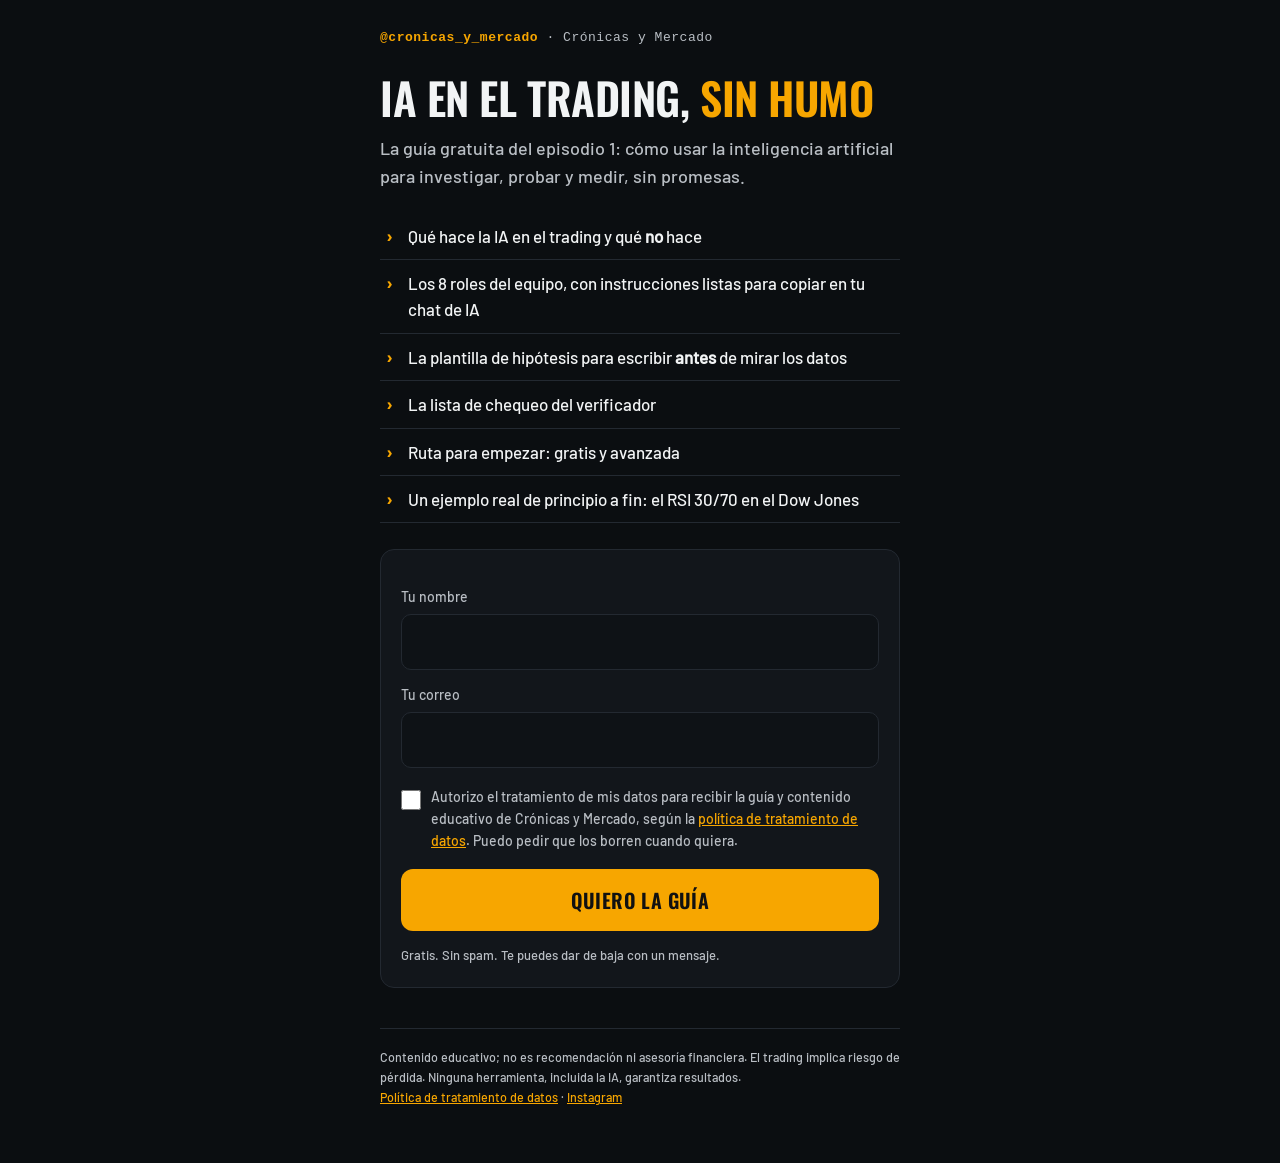
==== index.html @ 26cb08d0 "Landing de la guía IA en el trading, sin humo Co-Authored-By: Claude Opus 5.5 <noreply@anthropic.com" ====
<!doctype html>
<html lang="es">
<head>
<meta charset="utf-8">
<meta name="viewport" content="width=device-width,initial-scale=1">
<title>Guía IA en el trading, sin humo · Crónicas y Mercado</title>
<meta name="description" content="Guía gratuita: cómo usar la inteligencia artificial en el trading para investigar, probar y medir, sin promesas. Por Crónicas y Mercado.">
<meta name="robots" content="noindex">
<link rel="stylesheet" href="estilo.css">
</head>
<body>
<main class="wrap">
  <div class="marca"><b>@cronicas_y_mercado</b> · Crónicas y Mercado</div>
  <h1>IA en el trading, <em>sin humo</em></h1>
  <p class="sub">La guía gratuita del episodio 1: cómo usar la inteligencia artificial para investigar, probar y medir, sin promesas.</p>

  <ul class="lista">
    <li>Qué hace la IA en el trading y qué <b>no</b> hace</li>
    <li>Los 8 roles del equipo, con instrucciones listas para copiar en tu chat de IA</li>
    <li>La plantilla de hipótesis para escribir <b>antes</b> de mirar los datos</li>
    <li>La lista de chequeo del verificador</li>
    <li>Ruta para empezar: gratis y avanzada</li>
    <li>Un ejemplo real de principio a fin: el RSI 30/70 en el Dow Jones</li>
  </ul>

  <form class="card" action="https://formsubmit.co/miroje2000@gmail.com" method="POST">
    <input type="hidden" name="_subject" value="Nuevo registro · Guía IA (Crónicas y Mercado)">
    <input type="hidden" name="_next" value="https://agente-miroje.github.io/guia-ia-trading/gracias.html">
    <input type="hidden" name="_template" value="table">
    <input type="hidden" name="_captcha" value="false">
    <input type="hidden" name="origen" value="Instagram · comentario IA">
    <input type="text" name="_honey" class="honey" tabindex="-1" autocomplete="off" aria-hidden="true">

    <label for="nombre">Tu nombre</label>
    <input id="nombre" type="text" name="nombre" required maxlength="80" autocomplete="name">
    <label for="correo">Tu correo</label>
    <input id="correo" type="email" name="correo" required maxlength="120" autocomplete="email">

    <div class="consent">
      <input id="autoriza" type="checkbox" name="autorizacion_datos" value="Sí autorizo (Ley 1581 de 2012)" required>
      <label for="autoriza" style="margin:0">Autorizo el tratamiento de mis datos para recibir la guía y contenido educativo de Crónicas y Mercado, según la <a href="privacidad.html">política de tratamiento de datos</a>. Puedo pedir que los borren cuando quiera.</label>
    </div>
    <button type="submit">Quiero la guía</button>
    <p class="nota">Gratis. Sin spam. Te puedes dar de baja con un mensaje.</p>
  </form>

  <p class="pie">Contenido educativo; no es recomendación ni asesoría financiera. El trading implica riesgo de pérdida. Ninguna herramienta, incluida la IA, garantiza resultados.<br>
  <a href="privacidad.html">Política de tratamiento de datos</a> · <a href="https://www.instagram.com/cronicas_y_mercado/">Instagram</a></p>
</main>
</body>
</html>
---- estilo.css ----
@font-face{font-family:"Oswald";src:url("fonts/Oswald.ttf");font-weight:200 700;font-display:swap}
@font-face{font-family:"Barlow";src:url("fonts/Barlow-Medium.ttf");font-weight:500;font-display:swap}
:root{--bg:#0B0E11;--panel:#12161B;--fg:#F2F4F5;--muted:#B9BEC4;--ac:#F7A600;--ok:#00C076;--line:#232931}
*{box-sizing:border-box;margin:0;padding:0}
body{background:var(--bg);color:var(--fg);font-family:"Barlow",system-ui,sans-serif;font-size:17px;line-height:1.55;min-height:100vh}
.wrap{max-width:560px;margin:0 auto;padding:28px 20px 56px}
.marca{font-family:ui-monospace,Menlo,monospace;font-size:13px;color:var(--muted);letter-spacing:.04em;margin-bottom:28px}
.marca b{color:var(--ac);font-weight:600}
h1{font-family:"Oswald",sans-serif;font-weight:600;font-size:44px;line-height:1.02;text-transform:uppercase;letter-spacing:-.01em}
h1 em{font-style:normal;color:var(--ac)}
h2{font-family:"Oswald",sans-serif;font-weight:500;font-size:22px;text-transform:uppercase;margin:30px 0 10px}
.sub{color:var(--muted);margin:14px 0 22px;font-size:18px}
ul.lista{list-style:none;margin:16px 0 26px}
ul.lista li{padding:10px 0 10px 28px;border-bottom:1px solid var(--line);position:relative}
ul.lista li::before{content:"›";position:absolute;left:6px;color:var(--ac);font-weight:700}
.card{background:var(--panel);border:1px solid var(--line);border-radius:14px;padding:22px 20px}
label{display:block;font-size:14px;color:var(--muted);margin:14px 0 6px}
input[type=text],input[type=email]{width:100%;padding:14px;border-radius:10px;border:1px solid var(--line);background:#0E1216;color:var(--fg);font:inherit}
input:focus{outline:2px solid var(--ac);outline-offset:1px}
.consent{display:flex;gap:10px;align-items:flex-start;font-size:14px;color:var(--muted);margin:18px 0 6px}
.consent input{margin-top:4px;width:20px;height:20px;accent-color:var(--ac);flex:none}
.consent a,.pie a,.texto a{color:var(--ac)}
button,.boton{display:block;width:100%;text-align:center;margin-top:18px;padding:16px;border:0;border-radius:12px;background:var(--ac);color:#111;font-family:"Oswald",sans-serif;font-weight:600;font-size:20px;text-transform:uppercase;letter-spacing:.02em;cursor:pointer;text-decoration:none}
.boton.sec{background:transparent;color:var(--fg);border:1px solid var(--line)}
.nota{font-size:13px;color:var(--muted);margin-top:14px}
.pie{margin-top:40px;font-size:12.5px;color:var(--muted);line-height:1.6;border-top:1px solid var(--line);padding-top:18px}
.honey{position:absolute;left:-9999px}
.texto p,.texto li{margin:10px 0;color:var(--fg)}
.texto ul{padding-left:22px}
.ok{color:var(--ok);font-family:ui-monospace,Menlo,monospace;font-size:14px}
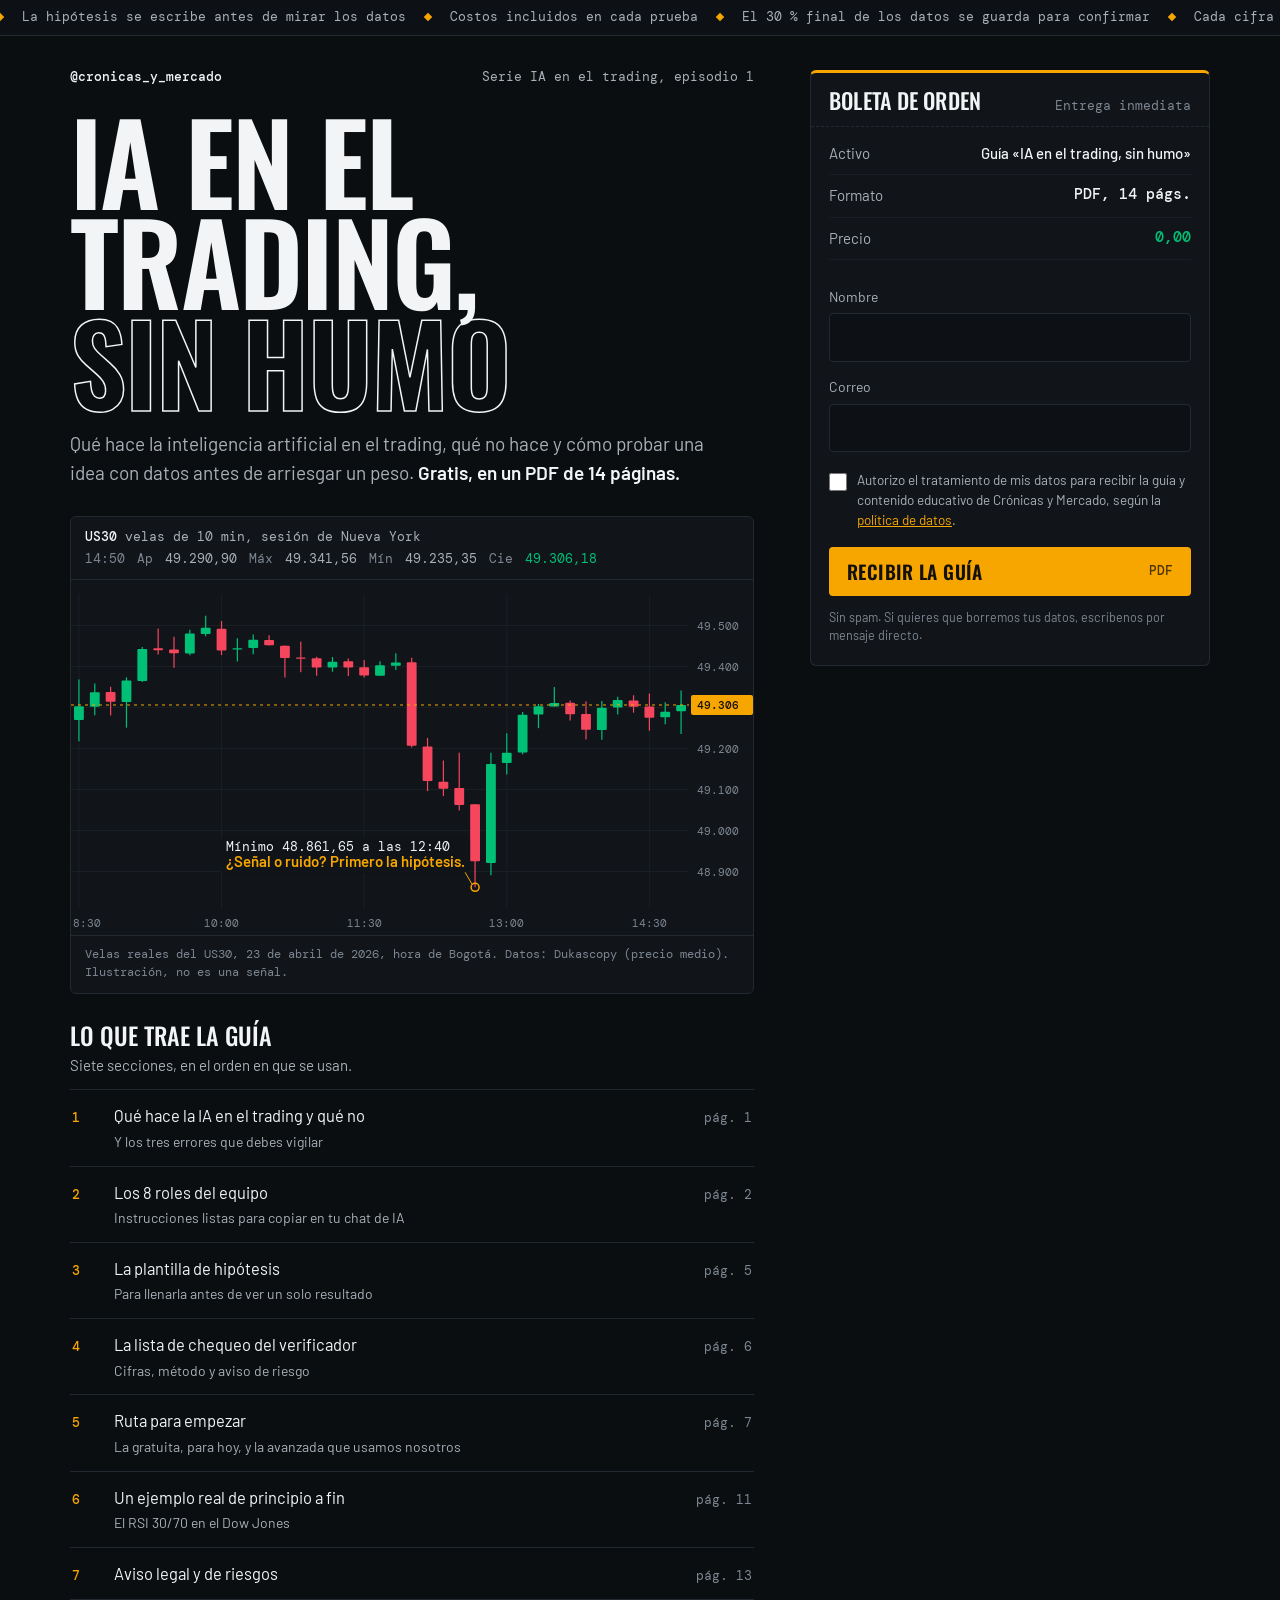
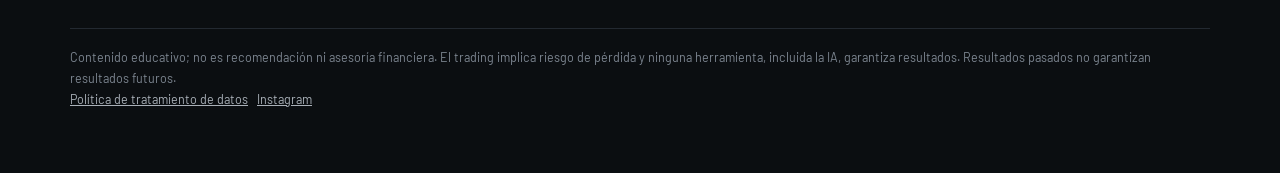
==== commit 0a212886: "Rediseño terminal de trader: velas reales del US30, boleta de orden y comprobante Co-Authored-By: Cl" ====
--- a/index.html
+++ b/index.html
@@ -3,49 +3,158 @@
 <head>
 <meta charset="utf-8">
 <meta name="viewport" content="width=device-width,initial-scale=1">
-<title>Guía IA en el trading, sin humo · Crónicas y Mercado</title>
-<meta name="description" content="Guía gratuita: cómo usar la inteligencia artificial en el trading para investigar, probar y medir, sin promesas. Por Crónicas y Mercado.">
+<title>IA en el trading, sin humo · Guía gratuita</title>
+<meta name="description" content="Guía gratuita de Crónicas y Mercado: qué hace la IA en el trading, qué no hace y cómo probar una idea con datos antes de arriesgar dinero.">
 <meta name="robots" content="noindex">
+<meta name="theme-color" content="#0B0E11">
+<link rel="preload" href="fonts/Oswald.ttf" as="font" type="font/ttf" crossorigin>
 <link rel="stylesheet" href="estilo.css">
 </head>
 <body>
-<main class="wrap">
-  <div class="marca"><b>@cronicas_y_mercado</b> · Crónicas y Mercado</div>
-  <h1>IA en el trading, <em>sin humo</em></h1>
-  <p class="sub">La guía gratuita del episodio 1: cómo usar la inteligencia artificial para investigar, probar y medir, sin promesas.</p>
 
-  <ul class="lista">
-    <li>Qué hace la IA en el trading y qué <b>no</b> hace</li>
-    <li>Los 8 roles del equipo, con instrucciones listas para copiar en tu chat de IA</li>
-    <li>La plantilla de hipótesis para escribir <b>antes</b> de mirar los datos</li>
-    <li>La lista de chequeo del verificador</li>
-    <li>Ruta para empezar: gratis y avanzada</li>
-    <li>Un ejemplo real de principio a fin: el RSI 30/70 en el Dow Jones</li>
-  </ul>
+<div class="cinta" aria-hidden="true"><div class="cinta-pista">
+  <span>La hipótesis se escribe antes de mirar los datos</span><span>Costos incluidos en cada prueba</span><span>El 30 % final de los datos se guarda para confirmar</span><span>Cada cifra con su fuente</span><span>Si el verificador dice no, no se publica</span><span>La IA no ejecuta órdenes</span>
+  <span>La hipótesis se escribe antes de mirar los datos</span><span>Costos incluidos en cada prueba</span><span>El 30 % final de los datos se guarda para confirmar</span><span>Cada cifra con su fuente</span><span>Si el verificador dice no, no se publica</span><span>La IA no ejecuta órdenes</span>
+</div></div>
 
-  <form class="card" action="https://formsubmit.co/miroje2000@gmail.com" method="POST">
-    <input type="hidden" name="_subject" value="Nuevo registro · Guía IA (Crónicas y Mercado)">
-    <input type="hidden" name="_next" value="https://agente-miroje.github.io/guia-ia-trading/gracias.html">
-    <input type="hidden" name="_template" value="table">
-    <input type="hidden" name="_captcha" value="false">
-    <input type="hidden" name="origen" value="Instagram · comentario IA">
-    <input type="text" name="_honey" class="honey" tabindex="-1" autocomplete="off" aria-hidden="true">
+<main class="pagina">
+  <header class="cab">
+    <div class="cuenta"><b>@cronicas_y_mercado</b><span>Serie IA en el trading, episodio 1</span></div>
+    <h1>IA en el trading,<span class="l2">sin humo</span></h1>
+    <p class="bajada">Qué hace la inteligencia artificial en el trading, qué no hace y cómo probar una idea con datos antes de arriesgar un peso. <strong>Gratis, en un PDF de 14 páginas.</strong></p>
+  </header>
 
-    <label for="nombre">Tu nombre</label>
-    <input id="nombre" type="text" name="nombre" required maxlength="80" autocomplete="name">
-    <label for="correo">Tu correo</label>
-    <input id="correo" type="email" name="correo" required maxlength="120" autocomplete="email">
+  <figure class="graf" id="graf">
+    <div class="graf-cab">
+      <span><b>US30</b> velas de 10 min, sesión de Nueva York</span>
+      <span class="lectura" id="lectura" aria-live="polite"></span>
+    </div>
+    <svg id="velas" role="img" aria-label="Gráfico de velas del US30 del 23 de abril de 2026: sube en la mañana, cae más de 600 puntos hacia el mediodía y se recupera al cierre."></svg>
+    <figcaption>Velas reales del US30, 23 de abril de 2026, hora de Bogotá. Datos: Dukascopy (precio medio). Ilustración, no es una señal.</figcaption>
+  </figure>
 
-    <div class="consent">
-      <input id="autoriza" type="checkbox" name="autorizacion_datos" value="Sí autorizo (Ley 1581 de 2012)" required>
-      <label for="autoriza" style="margin:0">Autorizo el tratamiento de mis datos para recibir la guía y contenido educativo de Crónicas y Mercado, según la <a href="privacidad.html">política de tratamiento de datos</a>. Puedo pedir que los borren cuando quiera.</label>
-    </div>
-    <button type="submit">Quiero la guía</button>
-    <p class="nota">Gratis. Sin spam. Te puedes dar de baja con un mensaje.</p>
-  </form>
+  <aside class="boleta" aria-labelledby="t-boleta">
+    <div class="boleta-cab"><h2 id="t-boleta">Boleta de orden</h2><span>Entrega inmediata</span></div>
+    <dl class="filas">
+      <div class="fila"><dt>Activo</dt><dd>Guía «IA en el trading, sin humo»</dd></div>
+      <div class="fila"><dt>Formato</dt><dd class="num">PDF, 14 págs.</dd></div>
+      <div class="fila"><dt>Precio</dt><dd class="num gratis">0,00</dd></div>
+    </dl>
+    <form action="https://formsubmit.co/miroje2000@gmail.com" method="POST">
+      <input type="hidden" name="_subject" value="Nuevo registro · Guía IA (Crónicas y Mercado)">
+      <input type="hidden" name="_next" value="https://agente-miroje.github.io/guia-ia-trading/gracias.html">
+      <input type="hidden" name="_template" value="table">
+      <input type="hidden" name="_captcha" value="false">
+      <input type="hidden" name="origen" value="Instagram, comentario IA">
+      <div class="honey" aria-hidden="true"><input type="text" name="_honey" tabindex="-1" autocomplete="off"></div>
 
-  <p class="pie">Contenido educativo; no es recomendación ni asesoría financiera. El trading implica riesgo de pérdida. Ninguna herramienta, incluida la IA, garantiza resultados.<br>
-  <a href="privacidad.html">Política de tratamiento de datos</a> · <a href="https://www.instagram.com/cronicas_y_mercado/">Instagram</a></p>
+      <div class="campo"><label for="nombre">Nombre</label>
+        <input id="nombre" type="text" name="nombre" required maxlength="80" autocomplete="name"></div>
+      <div class="campo"><label for="correo">Correo</label>
+        <input id="correo" type="email" name="correo" required maxlength="120" autocomplete="email" inputmode="email"></div>
+
+      <div class="consent">
+        <input id="autoriza" type="checkbox" name="autorizacion_datos" value="Sí autorizo (Ley 1581 de 2012)" required>
+        <label for="autoriza">Autorizo el tratamiento de mis datos para recibir la guía y contenido educativo de Crónicas y Mercado, según la <a href="privacidad.html">política de datos</a>.</label>
+      </div>
+      <button class="ejecutar" type="submit">Recibir la guía <small>PDF</small></button>
+      <p class="letra">Sin spam. Si quieres que borremos tus datos, escríbenos por mensaje directo.</p>
+    </form>
+  </aside>
+
+  <section class="indice" aria-labelledby="t-indice">
+    <h2 id="t-indice">Lo que trae la guía</h2>
+    <p>Siete secciones, en el orden en que se usan.</p>
+    <ol>
+      <li><span class="n">1</span><span class="t">Qué hace la IA en el trading y qué no<em>Y los tres errores que debes vigilar</em></span><span class="p">pág. 1</span></li>
+      <li><span class="n">2</span><span class="t">Los 8 roles del equipo<em>Instrucciones listas para copiar en tu chat de IA</em></span><span class="p">pág. 2</span></li>
+      <li><span class="n">3</span><span class="t">La plantilla de hipótesis<em>Para llenarla antes de ver un solo resultado</em></span><span class="p">pág. 5</span></li>
+      <li><span class="n">4</span><span class="t">La lista de chequeo del verificador<em>Cifras, método y aviso de riesgo</em></span><span class="p">pág. 6</span></li>
+      <li><span class="n">5</span><span class="t">Ruta para empezar<em>La gratuita, para hoy, y la avanzada que usamos nosotros</em></span><span class="p">pág. 7</span></li>
+      <li><span class="n">6</span><span class="t">Un ejemplo real de principio a fin<em>El RSI 30/70 en el Dow Jones</em></span><span class="p">pág. 11</span></li>
+      <li><span class="n">7</span><span class="t">Aviso legal y de riesgos</span><span class="p">pág. 13</span></li>
+    </ol>
+  </section>
+
+  <footer class="pie">Contenido educativo; no es recomendación ni asesoría financiera. El trading implica riesgo de pérdida y ninguna herramienta, incluida la IA, garantiza resultados. Resultados pasados no garantizan resultados futuros.<br>
+  <a href="privacidad.html">Política de tratamiento de datos</a> &nbsp; <a href="https://www.instagram.com/cronicas_y_mercado/">Instagram</a></footer>
 </main>
+
+<script>
+(function(){
+  // US30, 23-04-2026, 13:30–19:50 UTC (8:30–14:50 Bogotá), velas de 10 min [apertura, máximo, mínimo, cierre]. Fuente: Dukascopy, CSV validado.
+  var V=[[49269.65,49368.51,49218.01,49303.13],[49302.12,49358.47,49281.0,49337.46],[49338.02,49350.5,49280.49,49313.88],[49313.5,49373.51,49250.98,49365.98],[49364.48,49447.53,49362.01,49442.53],[49444.65,49492.62,49429.53,49439.91],[49441.38,49472.57,49397.26,49432.12],[49431.61,49489.69,49427.29,49480.56],[49479.1,49523.86,49473.75,49494.72],[49492.15,49511.04,49427.9,49439.03],[49441.51,49468.82,49412.26,49444.38],[49444.89,49478.15,49429.89,49465.46],[49464.94,49476.4,49451.05,49451.85],[49450.85,49451.06,49373.24,49421.0],[49421.97,49460.31,49386.31,49420.34],[49419.86,49423.78,49377.63,49397.33],[49397.86,49423.17,49387.29,49411.68],[49412.56,49419.3,49377.13,49397.71],[49398.19,49415.73,49373.26,49377.79],[49377.3,49412.66,49377.3,49403.08],[49402.1,49432.51,49391.4,49409.51],[49410.47,49421.41,49202.57,49207.07],[49204.92,49225.92,49096.04,49120.83],[49118.72,49170.53,49083.98,49101.67],[49103.62,49189.42,49048.97,49062.37],[49063.87,49064.38,48861.65,48924.84],[48920.98,49189.74,48891.0,49162.55],[49164.47,49237.32,49136.5,49189.51],[49190.4,49289.1,49185.88,49282.18],[49282.71,49308.82,49249.64,49303.38],[49302.52,49350.08,49301.87,49311.0],[49311.47,49316.84,49268.25,49283.75],[49284.11,49315.46,49221.77,49245.79],[49245.33,49315.81,49221.45,49299.36],[49299.89,49326.27,49283.14,49318.04],[49317.06,49329.99,49287.42,49302.01],[49302.46,49334.25,49243.44,49275.01],[49276.1,49312.75,49259.45,49289.41],[49290.9,49341.56,49235.35,49306.18]];
+  var NS="http://www.w3.org/2000/svg", svg=document.getElementById("velas"), lec=document.getElementById("lectura");
+  var quieto=matchMedia("(prefers-reduced-motion: reduce)").matches, animado=false;
+  var num=function(x){return x.toLocaleString("es-CO",{minimumFractionDigits:2,maximumFractionDigits:2})};
+  var hora=function(i){var m=8*60+30+i*10;return Math.floor(m/60)+":"+String(m%60).padStart(2,"0")};
+  var css=getComputedStyle(document.documentElement), col=function(n){return css.getPropertyValue(n).trim()};
+  function el(t,a,p){var e=document.createElementNS(NS,t);for(var k in a)e.setAttribute(k,a[k]);(p||svg).appendChild(e);return e}
+  function txt(s,a,p){var e=el("text",a,p);e.textContent=s;return e}
+  var lo=Math.min.apply(0,V.map(function(v){return v[2]})), hi=Math.max.apply(0,V.map(function(v){return v[1]}));
+  var iMin=V.findIndex(function(v){return v[2]===lo});
+  var W,H,ejeD=64,arr=14,abj=26,X,Y,paso;
+
+  function leer(i){
+    var v=V[i], s=v[3]>=v[0]?"sube":"baja";
+    lec.innerHTML="<i>"+hora(i)+"</i> <i>Ap</i> "+num(v[0])+" <i>Máx</i> "+num(v[1])+" <i>Mín</i> "+num(v[2])+" <i>Cie</i> <span class='"+s+"'>"+num(v[3])+"</span>";
+  }
+
+  function dibujar(){
+    W=svg.parentNode.clientWidth; H=Math.round(Math.max(250,Math.min(420,W*.52)));
+    svg.setAttribute("viewBox","0 0 "+W+" "+H); svg.setAttribute("height",H); svg.innerHTML="";
+    var ancho=W-ejeD, alto=H-arr-abj, pad=(hi-lo)*.08, a=lo-pad, b=hi+pad;
+    paso=ancho/V.length;
+    X=function(i){return i*paso+paso/2}; Y=function(p){return arr+(b-p)/(b-a)*alto};
+    var g=el("g",{});
+    for(var p=Math.ceil(a/100)*100;p<=b;p+=100){
+      var y=Y(p); el("line",{x1:0,x2:ancho,y1:y,y2:y,stroke:col("--grid")},g);
+      txt(num(p).replace(/,00$/,""),{x:ancho+8,y:y+4,fill:col("--dim"),"font-family":"DM Mono","font-size":11},g);
+    }
+    [0,9,18,27,36].forEach(function(i){
+      el("line",{x1:X(i),x2:X(i),y1:arr,y2:H-abj,stroke:col("--grid")},g);
+      txt(hora(i),{x:i?X(i):2,y:H-8,fill:col("--dim"),"font-family":"DM Mono","font-size":11,"text-anchor":i?"middle":"start"},g);
+    });
+    var cuerpo=Math.max(2,paso*.62), lento=quieto||animado;
+    V.forEach(function(v,i){
+      var c=v[3]>=v[0]?col("--up"):col("--down"), gg=el("g",{class:lento?"":"vela"});
+      if(!lento) gg.style.animationDelay=(.25+i*.035)+"s";
+      el("line",{x1:X(i),x2:X(i),y1:Y(v[1]),y2:Y(v[2]),stroke:c,"stroke-width":1.2},gg);
+      var y1=Y(Math.max(v[0],v[3])), y2=Y(Math.min(v[0],v[3]));
+      el("rect",{x:X(i)-cuerpo/2,y:y1,width:cuerpo,height:Math.max(1.2,y2-y1),fill:c,rx:1},gg);
+    });
+    // Último cierre
+    var ult=V[V.length-1][3], yu=Y(ult), nota=el("g",{class:lento?"":"nota-graf"});
+    if(!lento) nota.style.animationDelay=(.4+V.length*.035)+"s";
+    el("line",{x1:0,x2:ancho,y1:yu,y2:yu,stroke:col("--ac"),"stroke-dasharray":"3 4","stroke-width":1},nota);
+    el("rect",{x:ancho+2,y:yu-10,width:ejeD-2,height:20,fill:col("--ac"),rx:2},nota);
+    txt(num(ult).replace(/,\d\d$/,""),{x:ancho+8,y:yu+4,fill:"#14100A","font-family":"DM Mono","font-size":11,"font-weight":500},nota);
+    // El mínimo de la sesión, con la pregunta que abre la guía
+    var xm=X(iMin), ym=Y(lo);
+    el("circle",{cx:xm,cy:ym,r:4,fill:"none",stroke:col("--ac"),"stroke-width":1.5},nota);
+    var t1=txt("Mínimo "+num(lo)+" a las "+hora(iMin),{y:ym-36,fill:col("--fg"),"font-family":"DM Mono","font-size":W<520?11:12.5},nota);
+    var t2=txt("¿Señal o ruido? Primero la hipótesis.",{y:ym-20,fill:col("--ac"),"font-family":"Barlow","font-size":W<520?13:15,"font-weight":600},nota);
+    var w=Math.max(t1.getComputedTextLength(),t2.getComputedTextLength());
+    var tx=Math.max(6,Math.min(ancho-w-6,xm-w-10));
+    t1.setAttribute("x",tx); t2.setAttribute("x",tx);
+    var fondo=document.createElementNS(NS,"rect");
+    [["x",tx-5],["y",ym-50],["width",w+10],["height",36],["rx",3],["fill",col("--panel")],["opacity",.88]].forEach(function(a){fondo.setAttribute(a[0],a[1])});
+    nota.insertBefore(fondo,t1);
+    el("line",{x1:xm-3,y1:ym-3,x2:Math.min(xm-8,tx+w),y2:ym-15,stroke:col("--ac")},nota);
+    // Cruz que sigue al dedo o al ratón
+    var cruz=el("line",{x1:0,x2:0,y1:arr,y2:H-abj,stroke:col("--muted"),"stroke-dasharray":"2 3",opacity:0});
+    function mover(ev){
+      var r=svg.getBoundingClientRect(), x=(ev.clientX-r.left)*(W/r.width);
+      var i=Math.max(0,Math.min(V.length-1,Math.floor(x/paso)));
+      cruz.setAttribute("x1",X(i));cruz.setAttribute("x2",X(i));cruz.setAttribute("opacity",.7);leer(i);
+    }
+    svg.onpointermove=mover; svg.onpointerdown=mover;
+    svg.onpointerleave=function(){cruz.setAttribute("opacity",0);leer(V.length-1)};
+    leer(V.length-1);
+  }
+  (document.fonts?document.fonts.ready:Promise.resolve()).then(function(){dibujar();animado=true});
+  var t; addEventListener("resize",function(){clearTimeout(t);t=setTimeout(dibujar,120)});
+})();
+</script>
 </body>
 </html>
--- a/estilo.css
+++ b/estilo.css
@@ -1,30 +1,114 @@
 @font-face{font-family:"Oswald";src:url("fonts/Oswald.ttf");font-weight:200 700;font-display:swap}
+@font-face{font-family:"Barlow";src:url("fonts/Barlow-Regular.ttf");font-weight:400;font-display:swap}
 @font-face{font-family:"Barlow";src:url("fonts/Barlow-Medium.ttf");font-weight:500;font-display:swap}
-:root{--bg:#0B0E11;--panel:#12161B;--fg:#F2F4F5;--muted:#B9BEC4;--ac:#F7A600;--ok:#00C076;--line:#232931}
+@font-face{font-family:"Barlow";src:url("fonts/Barlow-SemiBold.ttf");font-weight:600;font-display:swap}
+@font-face{font-family:"DM Mono";src:url("fonts/DMMono-Regular.ttf");font-weight:400;font-display:swap}
+@font-face{font-family:"DM Mono";src:url("fonts/DMMono-Medium.ttf");font-weight:500;font-display:swap}
+
+:root{
+  --bg:#0B0E11; --panel:#11151A; --well:#0D1115; --fg:#F2F4F5; --muted:#A9B0B8; --dim:#7D8691;
+  --ac:#F7A600; --up:#00C076; --down:#F6465D; --line:#232931; --grid:#1A1F26;
+  --mono:"DM Mono",ui-monospace,Menlo,monospace; --disp:"Oswald",Impact,sans-serif; --body:"Barlow",system-ui,sans-serif;
+}
 *{box-sizing:border-box;margin:0;padding:0}
-body{background:var(--bg);color:var(--fg);font-family:"Barlow",system-ui,sans-serif;font-size:17px;line-height:1.55;min-height:100vh}
-.wrap{max-width:560px;margin:0 auto;padding:28px 20px 56px}
-.marca{font-family:ui-monospace,Menlo,monospace;font-size:13px;color:var(--muted);letter-spacing:.04em;margin-bottom:28px}
-.marca b{color:var(--ac);font-weight:600}
-h1{font-family:"Oswald",sans-serif;font-weight:600;font-size:44px;line-height:1.02;text-transform:uppercase;letter-spacing:-.01em}
-h1 em{font-style:normal;color:var(--ac)}
-h2{font-family:"Oswald",sans-serif;font-weight:500;font-size:22px;text-transform:uppercase;margin:30px 0 10px}
-.sub{color:var(--muted);margin:14px 0 22px;font-size:18px}
-ul.lista{list-style:none;margin:16px 0 26px}
-ul.lista li{padding:10px 0 10px 28px;border-bottom:1px solid var(--line);position:relative}
-ul.lista li::before{content:"›";position:absolute;left:6px;color:var(--ac);font-weight:700}
-.card{background:var(--panel);border:1px solid var(--line);border-radius:14px;padding:22px 20px}
-label{display:block;font-size:14px;color:var(--muted);margin:14px 0 6px}
-input[type=text],input[type=email]{width:100%;padding:14px;border-radius:10px;border:1px solid var(--line);background:#0E1216;color:var(--fg);font:inherit}
-input:focus{outline:2px solid var(--ac);outline-offset:1px}
-.consent{display:flex;gap:10px;align-items:flex-start;font-size:14px;color:var(--muted);margin:18px 0 6px}
-.consent input{margin-top:4px;width:20px;height:20px;accent-color:var(--ac);flex:none}
-.consent a,.pie a,.texto a{color:var(--ac)}
-button,.boton{display:block;width:100%;text-align:center;margin-top:18px;padding:16px;border:0;border-radius:12px;background:var(--ac);color:#111;font-family:"Oswald",sans-serif;font-weight:600;font-size:20px;text-transform:uppercase;letter-spacing:.02em;cursor:pointer;text-decoration:none}
-.boton.sec{background:transparent;color:var(--fg);border:1px solid var(--line)}
-.nota{font-size:13px;color:var(--muted);margin-top:14px}
-.pie{margin-top:40px;font-size:12.5px;color:var(--muted);line-height:1.6;border-top:1px solid var(--line);padding-top:18px}
-.honey{position:absolute;left:-9999px}
-.texto p,.texto li{margin:10px 0;color:var(--fg)}
-.texto ul{padding-left:22px}
-.ok{color:var(--ok);font-family:ui-monospace,Menlo,monospace;font-size:14px}
+html{-webkit-text-size-adjust:100%}
+body{background:var(--bg);color:var(--fg);font:400 17px/1.55 var(--body);min-height:100vh;overflow-x:hidden}
+a{color:var(--ac)}
+:focus-visible{outline:2px solid var(--ac);outline-offset:3px;border-radius:4px}
+
+/* Cinta: las reglas del método, no precios */
+.cinta{border-bottom:1px solid var(--line);overflow:hidden;white-space:nowrap;font:400 12.5px/1 var(--mono);color:var(--muted);background:var(--well)}
+.cinta-pista{display:inline-flex;padding:11px 0;animation:cinta 48s linear infinite}
+.cinta span{padding:0 22px;position:relative}
+.cinta span::before{content:"";position:absolute;left:-3px;top:50%;width:6px;height:6px;margin-top:-3px;background:var(--ac);transform:rotate(45deg)}
+@keyframes cinta{to{transform:translateX(-50%)}}
+
+.pagina{max-width:1180px;margin:0 auto;padding:22px 20px 64px;display:grid;gap:28px;
+  grid-template-columns:minmax(0,1fr);grid-template-areas:"cab" "graf" "boleta" "indice" "pie"}
+.cab{grid-area:cab}.graf{grid-area:graf}.boleta{grid-area:boleta}.indice{grid-area:indice}.pie{grid-area:pie}
+@media (min-width:980px){
+  .pagina{grid-template-columns:minmax(0,1fr) 400px;column-gap:56px;padding-top:34px;
+    grid-template-areas:"cab boleta" "graf boleta" "indice boleta" "pie pie"}
+  .pagina > .boleta{align-self:start;position:sticky;top:24px}
+}
+
+.cuenta{display:flex;flex-wrap:wrap;gap:8px 16px;justify-content:space-between;align-items:center;font:400 13px/1 var(--mono);color:var(--muted);margin-bottom:26px}
+.cuenta b{color:var(--fg);font-weight:500}
+@keyframes pulso{0%{box-shadow:0 0 0 0 rgba(0,192,118,.6)}70%,100%{box-shadow:0 0 0 8px rgba(0,192,118,0)}}
+
+h1{font:600 clamp(52px,12vw,112px)/.9 var(--disp);text-transform:uppercase;letter-spacing:-.015em}
+h1 .l2{display:block;color:transparent;-webkit-text-stroke:1.5px var(--fg)}
+.bajada{max-width:34em;margin-top:18px;font-size:19px;color:var(--muted)}
+.bajada strong{color:var(--fg);font-weight:600}
+
+/* Gráfico */
+.graf{background:var(--panel);border:1px solid var(--line);border-radius:6px;overflow:hidden}
+.graf-cab{display:flex;flex-wrap:wrap;gap:6px 18px;justify-content:space-between;align-items:baseline;padding:12px 14px;border-bottom:1px solid var(--line);font:400 12.5px/1.3 var(--mono);color:var(--muted)}
+.graf-cab b{color:var(--fg);font-weight:500}
+.lectura{display:flex;flex-wrap:wrap;gap:4px 12px;font-variant-numeric:tabular-nums}
+.lectura i{font-style:normal;color:var(--dim)}
+.lectura .sube{color:var(--up)}.lectura .baja{color:var(--down)}
+.graf svg{display:block;width:100%;height:auto;touch-action:pan-y;cursor:crosshair}
+.graf figcaption{padding:10px 14px 12px;border-top:1px solid var(--line);font:400 11.5px/1.5 var(--mono);color:var(--dim)}
+.vela{transform-box:fill-box;transform-origin:50% 100%;animation:crece .5s cubic-bezier(.2,.8,.2,1) both}
+@keyframes crece{from{transform:scaleY(0);opacity:0}}
+.nota-graf{opacity:0;animation:aparece .6s ease-out forwards}
+@keyframes aparece{to{opacity:1}}
+
+/* Boleta de orden */
+.boleta{background:var(--panel);border:1px solid var(--line);border-top:3px solid var(--ac);border-radius:6px}
+.boleta-cab{display:flex;justify-content:space-between;align-items:baseline;padding:16px 18px 14px;border-bottom:1px dashed var(--line)}
+.boleta-cab h2{font:500 22px/1 var(--disp);text-transform:uppercase;letter-spacing:.01em}
+.boleta-cab span{font:400 12.5px/1 var(--mono);color:var(--dim)}
+.filas{padding:6px 18px 4px}
+.fila{display:flex;justify-content:space-between;gap:16px;padding:9px 0;border-bottom:1px solid var(--grid);font-size:15px}
+.fila dt{color:var(--muted)}
+.fila dd{text-align:right;font-weight:500}
+.fila dd.num{font:500 15px/1.4 var(--mono);font-variant-numeric:tabular-nums}
+.fila dd.gratis{color:var(--up)}
+.boleta form,.boleta .acciones{padding:8px 18px 20px}
+.campo{margin-top:14px}
+.campo label{display:block;font-size:14px;color:var(--muted);margin-bottom:6px}
+.campo input{width:100%;padding:13px 14px;border-radius:4px;border:1px solid var(--line);background:var(--well);color:var(--fg);font:400 17px/1.2 var(--mono)}
+.campo input:focus{outline:none;border-color:var(--ac);box-shadow:0 0 0 3px rgba(247,166,0,.18)}
+.consent{display:flex;gap:10px;align-items:flex-start;font-size:13.5px;line-height:1.5;color:var(--muted);margin:18px 0 4px}
+.consent input{margin-top:3px;width:18px;height:18px;accent-color:var(--ac);flex:none}
+.ejecutar{display:flex;justify-content:space-between;align-items:center;gap:12px;width:100%;margin-top:16px;padding:15px 18px;border:0;border-radius:4px;background:var(--ac);color:#14100A;font:600 19px/1 var(--disp);text-transform:uppercase;letter-spacing:.02em;cursor:pointer;text-decoration:none;transition:filter .15s}
+.ejecutar small{font:500 12.5px/1 var(--mono);text-transform:none;letter-spacing:0;opacity:.75}
+.ejecutar:hover{filter:brightness(1.08)}
+.ejecutar:active{transform:translateY(1px)}
+.ejecutar.sec{background:transparent;color:var(--fg);border:1px solid var(--line);margin-top:10px}
+.letra{font-size:12.5px;color:var(--dim);margin-top:12px;line-height:1.5}
+.honey{position:absolute;left:-9999px;width:1px;height:1px;overflow:hidden}
+
+/* Índice de la guía (secuencia real del PDF) */
+.indice h2{font:500 24px/1.1 var(--disp);text-transform:uppercase;margin-bottom:6px}
+.indice > p{color:var(--muted);font-size:15px;margin-bottom:12px}
+.indice ol{list-style:none;border-top:1px solid var(--line)}
+.indice li{display:grid;grid-template-columns:30px 1fr auto;gap:12px;align-items:baseline;padding:13px 2px;border-bottom:1px solid var(--line)}
+.indice li .n{font:500 13px/1 var(--mono);color:var(--ac)}
+.indice li .t{font-size:16.5px}
+.indice li .t em{display:block;font-style:normal;font-size:14px;color:var(--muted);margin-top:2px}
+.indice li .p{font:400 12.5px/1 var(--mono);color:var(--dim);white-space:nowrap}
+
+.pie{border-top:1px solid var(--line);padding-top:18px;font-size:12.5px;color:var(--dim);line-height:1.65}
+.pie a{color:var(--muted)}
+
+/* Páginas de texto */
+.texto{max-width:680px;margin:0 auto;padding:28px 20px 64px}
+.texto h1{font-size:clamp(38px,8vw,56px);line-height:.95}
+.texto h2{font:500 20px/1.2 var(--disp);text-transform:uppercase;margin:30px 0 8px}
+.texto p,.texto li{margin:8px 0;color:#D5D9DD}
+.texto ul{padding-left:20px}
+.vigencia{font:400 12.5px/1 var(--mono);color:var(--dim);margin-top:14px}
+
+/* Comprobante */
+.comprobante{max-width:520px;margin:0 auto;padding:28px 20px 64px}
+.sello{display:inline-flex;align-items:center;gap:8px;font:500 13px/1 var(--mono);color:var(--up);border:1px solid rgba(0,192,118,.4);padding:7px 10px;border-radius:4px;margin:4px 0 18px}
+.comprobante h1{font-size:clamp(48px,13vw,76px)}
+.comprobante .boleta{margin-top:26px}
+.comprobante .pie{margin-top:36px}
+
+@media (prefers-reduced-motion:reduce){
+  .cinta-pista,.vela,.nota-graf{animation:none!important;opacity:1}
+}
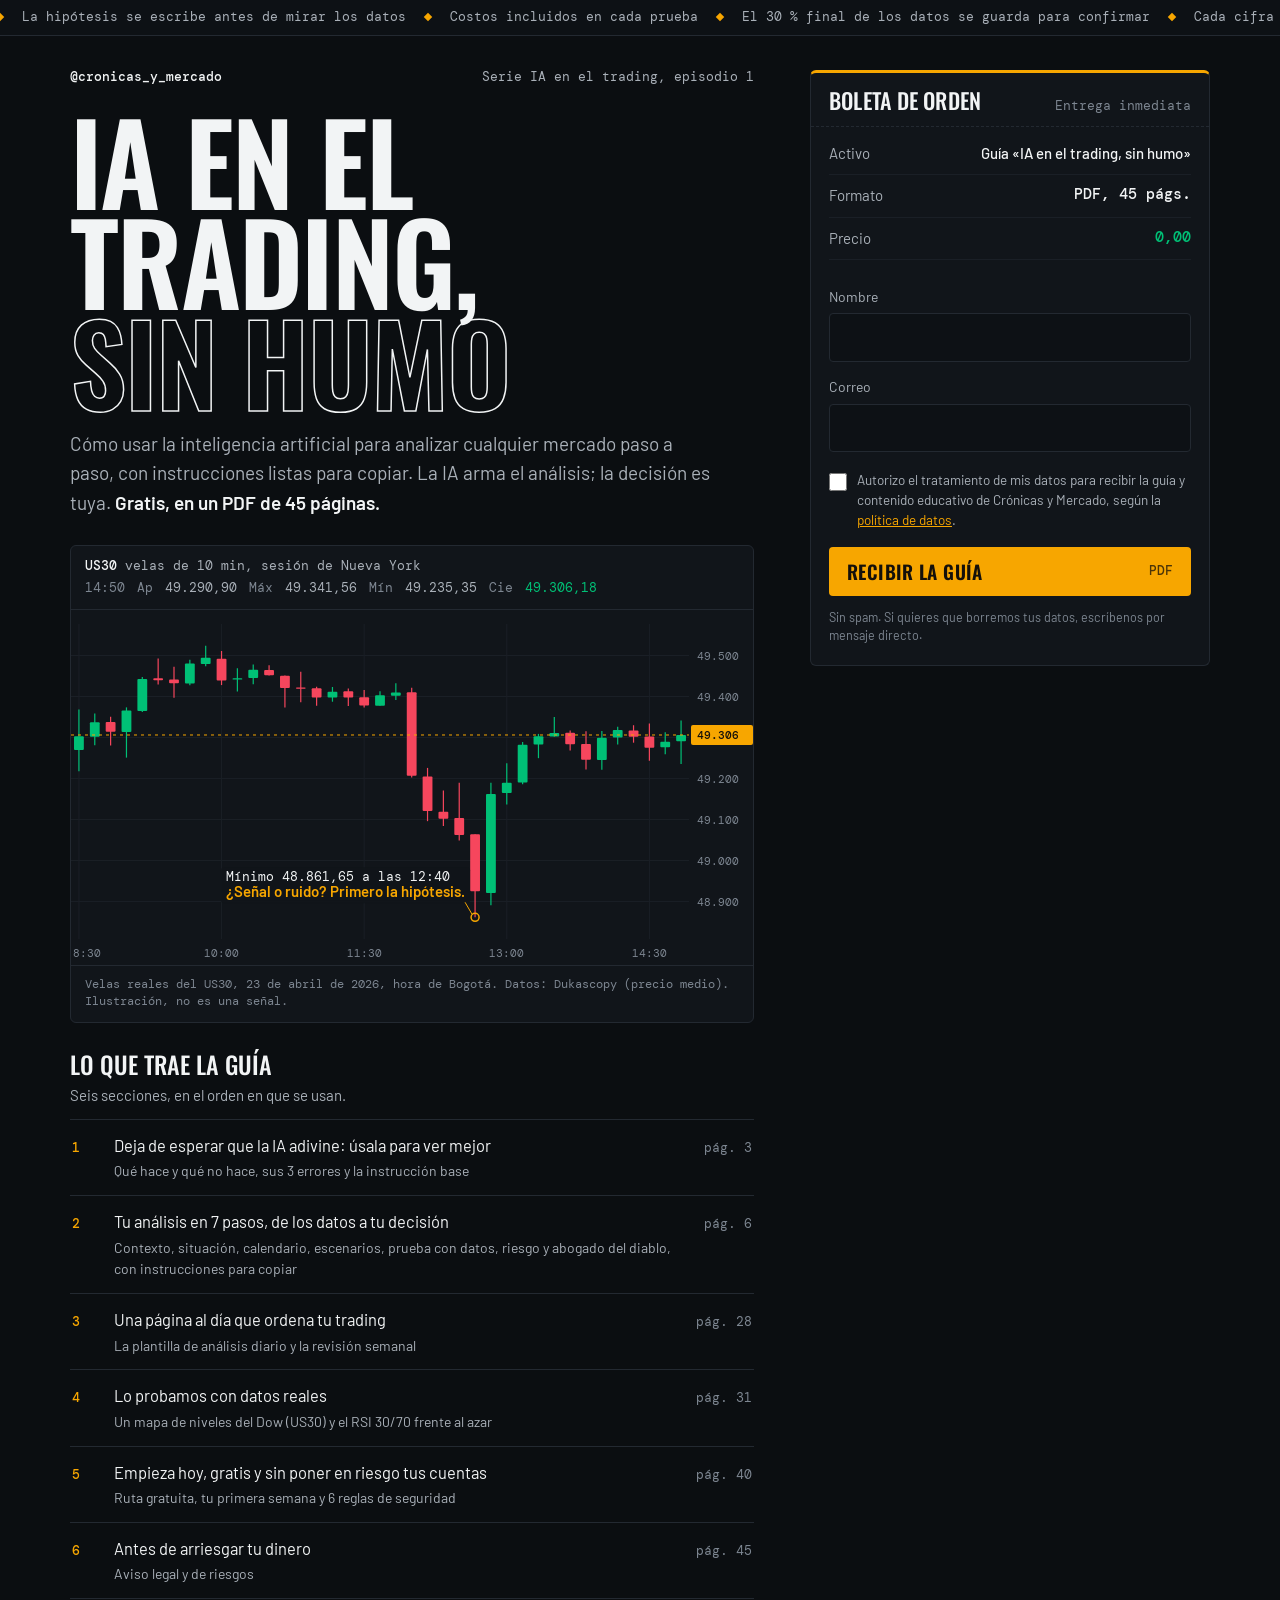
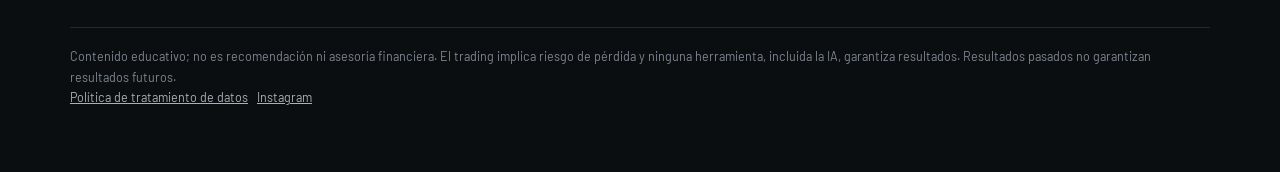
==== commit c3095d21: "Guía v2: manual de análisis con IA en 7 pasos (45 págs.) e índice actualizado Co-Authored-By: Claude" ====
--- a/index.html
+++ b/index.html
@@ -21,7 +21,7 @@
   <header class="cab">
     <div class="cuenta"><b>@cronicas_y_mercado</b><span>Serie IA en el trading, episodio 1</span></div>
     <h1>IA en el trading,<span class="l2">sin humo</span></h1>
-    <p class="bajada">Qué hace la inteligencia artificial en el trading, qué no hace y cómo probar una idea con datos antes de arriesgar un peso. <strong>Gratis, en un PDF de 14 páginas.</strong></p>
+    <p class="bajada">Cómo usar la inteligencia artificial para analizar cualquier mercado paso a paso, con instrucciones listas para copiar. La IA arma el análisis; la decisión es tuya. <strong>Gratis, en un PDF de 45 páginas.</strong></p>
   </header>
 
   <figure class="graf" id="graf">
@@ -37,11 +37,12 @@
     <div class="boleta-cab"><h2 id="t-boleta">Boleta de orden</h2><span>Entrega inmediata</span></div>
     <dl class="filas">
       <div class="fila"><dt>Activo</dt><dd>Guía «IA en el trading, sin humo»</dd></div>
-      <div class="fila"><dt>Formato</dt><dd class="num">PDF, 14 págs.</dd></div>
+      <div class="fila"><dt>Formato</dt><dd class="num">PDF, 45 págs.</dd></div>
       <div class="fila"><dt>Precio</dt><dd class="num gratis">0,00</dd></div>
     </dl>
-    <form action="https://formsubmit.co/miroje2000@gmail.com" method="POST">
+    <form id="boleta" action="https://formsubmit.co/ca47b13731435722281ebe0ba1b06c58" method="POST">
       <input type="hidden" name="_subject" value="Nuevo registro · Guía IA (Crónicas y Mercado)">
+      <input type="hidden" name="_autoresponse" value="¡Gracias por pedir la guía «IA en el trading, sin humo»! Descárgala aquí: https://agente-miroje.github.io/guia-ia-trading/guia-ia-trading.pdf — Si el enlace no abre dentro de Instagram, cópialo en Chrome o Safari. Contenido educativo; no es recomendación ni asesoría financiera. Crónicas y Mercado (@cronicas_y_mercado).">
       <input type="hidden" name="_next" value="https://agente-miroje.github.io/guia-ia-trading/gracias.html">
       <input type="hidden" name="_template" value="table">
       <input type="hidden" name="_captcha" value="false">
@@ -51,28 +52,28 @@
       <div class="campo"><label for="nombre">Nombre</label>
         <input id="nombre" type="text" name="nombre" required maxlength="80" autocomplete="name"></div>
       <div class="campo"><label for="correo">Correo</label>
-        <input id="correo" type="email" name="correo" required maxlength="120" autocomplete="email" inputmode="email"></div>
+        <input id="correo" type="email" name="email" required maxlength="120" autocomplete="email" inputmode="email"></div>
 
       <div class="consent">
         <input id="autoriza" type="checkbox" name="autorizacion_datos" value="Sí autorizo (Ley 1581 de 2012)" required>
         <label for="autoriza">Autorizo el tratamiento de mis datos para recibir la guía y contenido educativo de Crónicas y Mercado, según la <a href="privacidad.html">política de datos</a>.</label>
       </div>
       <button class="ejecutar" type="submit">Recibir la guía <small>PDF</small></button>
+      <p class="letra" id="estado" role="status" aria-live="polite"></p>
       <p class="letra">Sin spam. Si quieres que borremos tus datos, escríbenos por mensaje directo.</p>
     </form>
   </aside>
 
   <section class="indice" aria-labelledby="t-indice">
     <h2 id="t-indice">Lo que trae la guía</h2>
-    <p>Siete secciones, en el orden en que se usan.</p>
+    <p>Seis secciones, en el orden en que se usan.</p>
     <ol>
-      <li><span class="n">1</span><span class="t">Qué hace la IA en el trading y qué no<em>Y los tres errores que debes vigilar</em></span><span class="p">pág. 1</span></li>
-      <li><span class="n">2</span><span class="t">Los 8 roles del equipo<em>Instrucciones listas para copiar en tu chat de IA</em></span><span class="p">pág. 2</span></li>
-      <li><span class="n">3</span><span class="t">La plantilla de hipótesis<em>Para llenarla antes de ver un solo resultado</em></span><span class="p">pág. 5</span></li>
-      <li><span class="n">4</span><span class="t">La lista de chequeo del verificador<em>Cifras, método y aviso de riesgo</em></span><span class="p">pág. 6</span></li>
-      <li><span class="n">5</span><span class="t">Ruta para empezar<em>La gratuita, para hoy, y la avanzada que usamos nosotros</em></span><span class="p">pág. 7</span></li>
-      <li><span class="n">6</span><span class="t">Un ejemplo real de principio a fin<em>El RSI 30/70 en el Dow Jones</em></span><span class="p">pág. 11</span></li>
-      <li><span class="n">7</span><span class="t">Aviso legal y de riesgos</span><span class="p">pág. 13</span></li>
+      <li><span class="n">1</span><span class="t">Deja de esperar que la IA adivine: úsala para ver mejor<em>Qué hace y qué no hace, sus 3 errores y la instrucción base</em></span><span class="p">pág. 3</span></li>
+      <li><span class="n">2</span><span class="t">Tu análisis en 7 pasos, de los datos a tu decisión<em>Contexto, situación, calendario, escenarios, prueba con datos, riesgo y abogado del diablo, con instrucciones para copiar</em></span><span class="p">pág. 6</span></li>
+      <li><span class="n">3</span><span class="t">Una página al día que ordena tu trading<em>La plantilla de análisis diario y la revisión semanal</em></span><span class="p">pág. 28</span></li>
+      <li><span class="n">4</span><span class="t">Lo probamos con datos reales<em>Un mapa de niveles del Dow (US30) y el RSI 30/70 frente al azar</em></span><span class="p">pág. 31</span></li>
+      <li><span class="n">5</span><span class="t">Empieza hoy, gratis y sin poner en riesgo tus cuentas<em>Ruta gratuita, tu primera semana y 6 reglas de seguridad</em></span><span class="p">pág. 40</span></li>
+      <li><span class="n">6</span><span class="t">Antes de arriesgar tu dinero<em>Aviso legal y de riesgos</em></span><span class="p">pág. 45</span></li>
     </ol>
   </section>
 
@@ -81,6 +82,26 @@
 </main>
 
 <script>
+// Envío sin salir de la página: el navegador interno de Instagram no siempre sigue la redirección de FormSubmit.
+(function(){
+  var f=document.getElementById("boleta"), est=document.getElementById("estado"), btn=f.querySelector("button");
+  f.addEventListener("submit",function(ev){
+    if(!window.fetch||!window.FormData) return;
+    ev.preventDefault();
+    var h=f.elements["_honey"]; if(h&&h.value) return;
+    btn.disabled=true; est.textContent="Enviando…";
+    var datos={}; new FormData(f).forEach(function(v,k){datos[k]=v});
+    // Copia a la hoja «Inscritos · Guía IA» del Drive (Apps Script); no bloquea la entrega.
+    try{navigator.sendBeacon("https://script.google.com/macros/s/AKfycby8uubSr17qpyCesuRpDuma8w41pZgYw2edoAJYYNaZ8rPQMefBiuWIsnhFxOGoULUk5w/exec",new URLSearchParams({nombre:datos.nombre,email:datos.email,autorizacion_datos:datos.autorizacion_datos||"",origen:datos.origen||"",_honey:datos._honey||""}))}catch(e){}
+    fetch("https://formsubmit.co/ajax/ca47b13731435722281ebe0ba1b06c58",{method:"POST",headers:{"Content-Type":"application/json","Accept":"application/json"},body:JSON.stringify(datos)})
+      .then(function(r){return r.json()})
+      .then(function(j){
+        if(String(j.success)==="true"){location.href="gracias.html"}
+        else{throw new Error(j.message||"error")}
+      })
+      .catch(function(){est.textContent="No se pudo enviar. Revisa tu conexión e inténtalo otra vez.";btn.disabled=false});
+  });
+})();
 (function(){
   // US30, 23-04-2026, 13:30–19:50 UTC (8:30–14:50 Bogotá), velas de 10 min [apertura, máximo, mínimo, cierre]. Fuente: Dukascopy, CSV validado.
   var V=[[49269.65,49368.51,49218.01,49303.13],[49302.12,49358.47,49281.0,49337.46],[49338.02,49350.5,49280.49,49313.88],[49313.5,49373.51,49250.98,49365.98],[49364.48,49447.53,49362.01,49442.53],[49444.65,49492.62,49429.53,49439.91],[49441.38,49472.57,49397.26,49432.12],[49431.61,49489.69,49427.29,49480.56],[49479.1,49523.86,49473.75,49494.72],[49492.15,49511.04,49427.9,49439.03],[49441.51,49468.82,49412.26,49444.38],[49444.89,49478.15,49429.89,49465.46],[49464.94,49476.4,49451.05,49451.85],[49450.85,49451.06,49373.24,49421.0],[49421.97,49460.31,49386.31,49420.34],[49419.86,49423.78,49377.63,49397.33],[49397.86,49423.17,49387.29,49411.68],[49412.56,49419.3,49377.13,49397.71],[49398.19,49415.73,49373.26,49377.79],[49377.3,49412.66,49377.3,49403.08],[49402.1,49432.51,49391.4,49409.51],[49410.47,49421.41,49202.57,49207.07],[49204.92,49225.92,49096.04,49120.83],[49118.72,49170.53,49083.98,49101.67],[49103.62,49189.42,49048.97,49062.37],[49063.87,49064.38,48861.65,48924.84],[48920.98,49189.74,48891.0,49162.55],[49164.47,49237.32,49136.5,49189.51],[49190.4,49289.1,49185.88,49282.18],[49282.71,49308.82,49249.64,49303.38],[49302.52,49350.08,49301.87,49311.0],[49311.47,49316.84,49268.25,49283.75],[49284.11,49315.46,49221.77,49245.79],[49245.33,49315.81,49221.45,49299.36],[49299.89,49326.27,49283.14,49318.04],[49317.06,49329.99,49287.42,49302.01],[49302.46,49334.25,49243.44,49275.01],[49276.1,49312.75,49259.45,49289.41],[49290.9,49341.56,49235.35,49306.18]];
--- a/estilo.css
+++ b/estilo.css
@@ -112,3 +112,4 @@
 @media (prefers-reduced-motion:reduce){
   .cinta-pista,.vela,.nota-graf{animation:none!important;opacity:1}
 }
+[hidden]{display:none!important}
